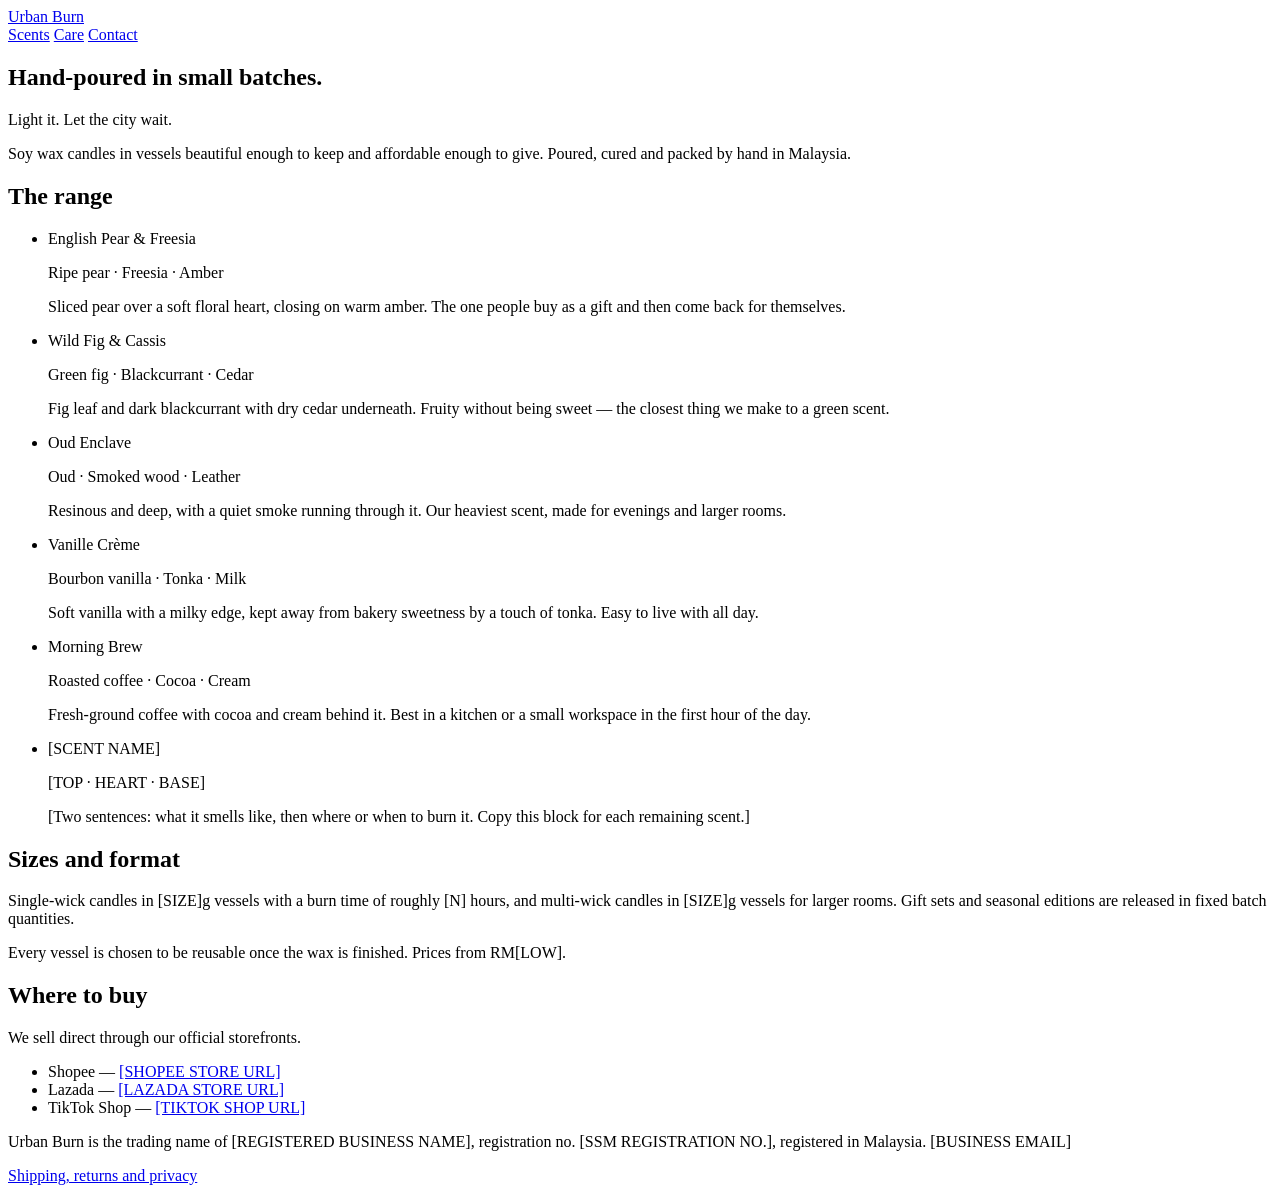
==== index.html @ 7993ca89 "Add files via upload" ====
<!DOCTYPE html>
<html lang="en">
<head>
<meta charset="utf-8">
<meta name="viewport" content="width=device-width, initial-scale=1">
<title>Urban Burn — Hand-poured scented candles, Malaysia</title>
<meta name="description" content="Urban Burn hand-pours scented soy candles in Malaysia, in vessels made to be kept. English Pear &amp; Freesia, Wild Fig &amp; Cassis, Oud Enclave and more.">
<link rel="preconnect" href="https://fonts.googleapis.com">
<link rel="preconnect" href="https://fonts.gstatic.com" crossorigin>
<link href="https://fonts.googleapis.com/css2?family=Jost:wght@300;400;500&family=Marcellus&display=swap" rel="stylesheet">
<link rel="stylesheet" href="assets/style.css">
</head>
<body>

<header class="site-head">
  <div class="wrap">
    <a class="wordmark" href="index.html">Urban Burn</a>
    <nav class="site-nav">
      <a href="index.html" aria-current="page">Scents</a>
      <a href="care.html">Care</a>
      <a href="contact.html">Contact</a>
    </nav>
  </div>
</header>

<section class="hero">
  <div class="wrap">
    <h1>Hand-poured in small batches.</h1>
    <p class="tagline">Light it. Let the city wait.</p>
    <p class="lede">Soy wax candles in vessels beautiful enough to keep and affordable enough to give. Poured, cured and packed by hand in Malaysia.</p>
  </div>
</section>

<main>
  <div class="wrap">

    <h2>The range</h2>
    <ul class="scents">

      <li class="scent">
        <div>
          <div class="scent-name">English Pear &amp; Freesia</div>
          <p class="scent-notes">Ripe pear · Freesia · Amber</p>
        </div>
        <p>Sliced pear over a soft floral heart, closing on warm amber. The one people buy as a gift and then come back for themselves.</p>
      </li>

      <li class="scent">
        <div>
          <div class="scent-name">Wild Fig &amp; Cassis</div>
          <p class="scent-notes">Green fig · Blackcurrant · Cedar</p>
        </div>
        <p>Fig leaf and dark blackcurrant with dry cedar underneath. Fruity without being sweet — the closest thing we make to a green scent.</p>
      </li>

      <li class="scent">
        <div>
          <div class="scent-name">Oud Enclave</div>
          <p class="scent-notes">Oud · Smoked wood · Leather</p>
        </div>
        <p>Resinous and deep, with a quiet smoke running through it. Our heaviest scent, made for evenings and larger rooms.</p>
      </li>

      <li class="scent">
        <div>
          <div class="scent-name">Vanille Crème</div>
          <p class="scent-notes">Bourbon vanilla · Tonka · Milk</p>
        </div>
        <p>Soft vanilla with a milky edge, kept away from bakery sweetness by a touch of tonka. Easy to live with all day.</p>
      </li>

      <li class="scent">
        <div>
          <div class="scent-name">Morning Brew</div>
          <p class="scent-notes">Roasted coffee · Cocoa · Cream</p>
        </div>
        <p>Fresh-ground coffee with cocoa and cream behind it. Best in a kitchen or a small workspace in the first hour of the day.</p>
      </li>

      <li class="scent">
        <div>
          <div class="scent-name"><span class="fill">[SCENT NAME]</span></div>
          <p class="scent-notes"><span class="fill">[TOP · HEART · BASE]</span></p>
        </div>
        <p><span class="fill">[Two sentences: what it smells like, then where or when to burn it. Copy this block for each remaining scent.]</span></p>
      </li>

    </ul>

    <h2>Sizes and format</h2>
    <p>Single-wick candles in <span class="fill">[SIZE]</span>g vessels with a burn time of roughly <span class="fill">[N]</span> hours, and multi-wick candles in <span class="fill">[SIZE]</span>g vessels for larger rooms. Gift sets and seasonal editions are released in fixed batch quantities.</p>
    <p class="meta">Every vessel is chosen to be reusable once the wax is finished. Prices from RM<span class="fill">[LOW]</span>.</p>

    <h2>Where to buy</h2>
    <p>We sell direct through our official storefronts.</p>
    <ul class="channels">
      <li>Shopee — <a href="[SHOPEE STORE URL]"><span class="fill">[SHOPEE STORE URL]</span></a></li>
      <li>Lazada — <a href="[LAZADA STORE URL]"><span class="fill">[LAZADA STORE URL]</span></a></li>
      <li>TikTok Shop — <a href="[TIKTOK SHOP URL]"><span class="fill">[TIKTOK SHOP URL]</span></a></li>
    </ul>

  </div>
</main>

<footer class="site-foot">
  <div class="wrap">
    <p>Urban Burn is the trading name of <span class="fill">[REGISTERED BUSINESS NAME]</span>, registration no. <span class="fill">[SSM REGISTRATION NO.]</span>, registered in Malaysia. <span class="fill">[BUSINESS EMAIL]</span></p>
    <p><a href="policies.html">Shipping, returns and privacy</a></p>
  </div>
</footer>

</body>
</html>
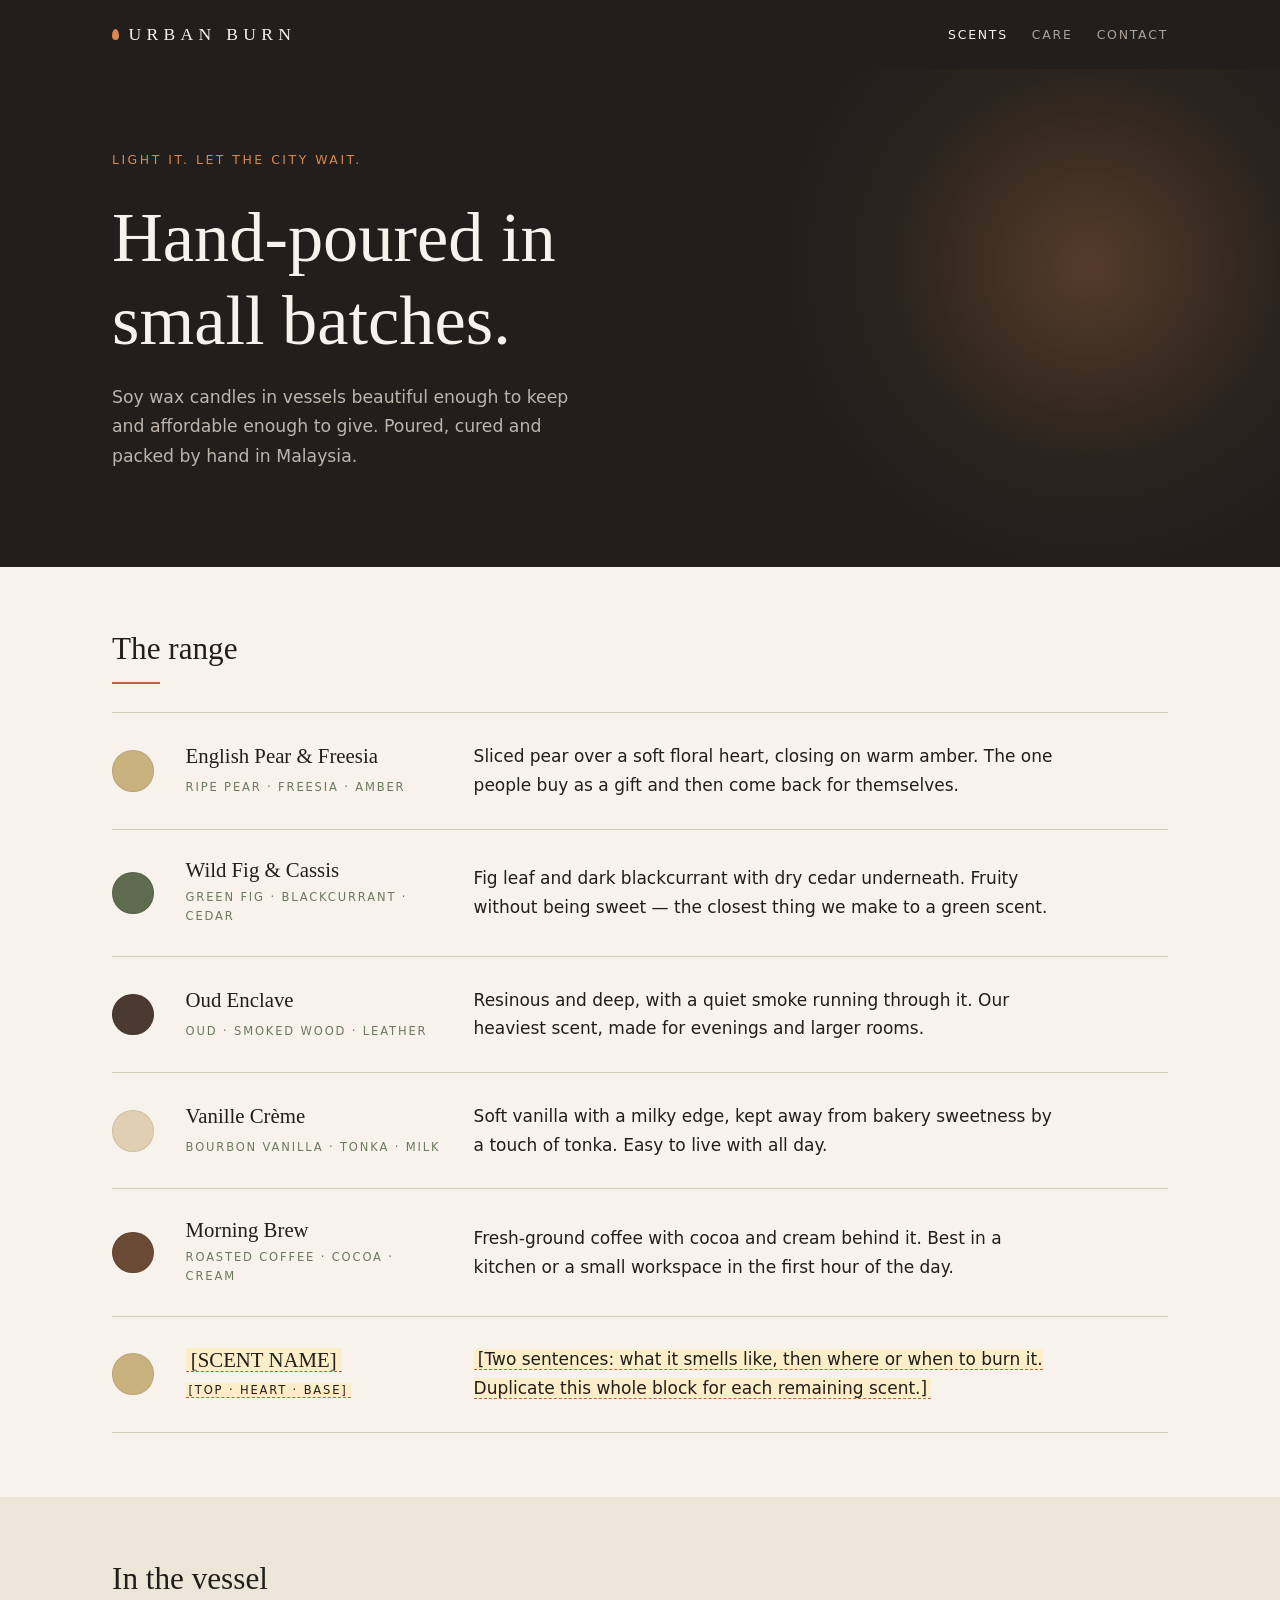
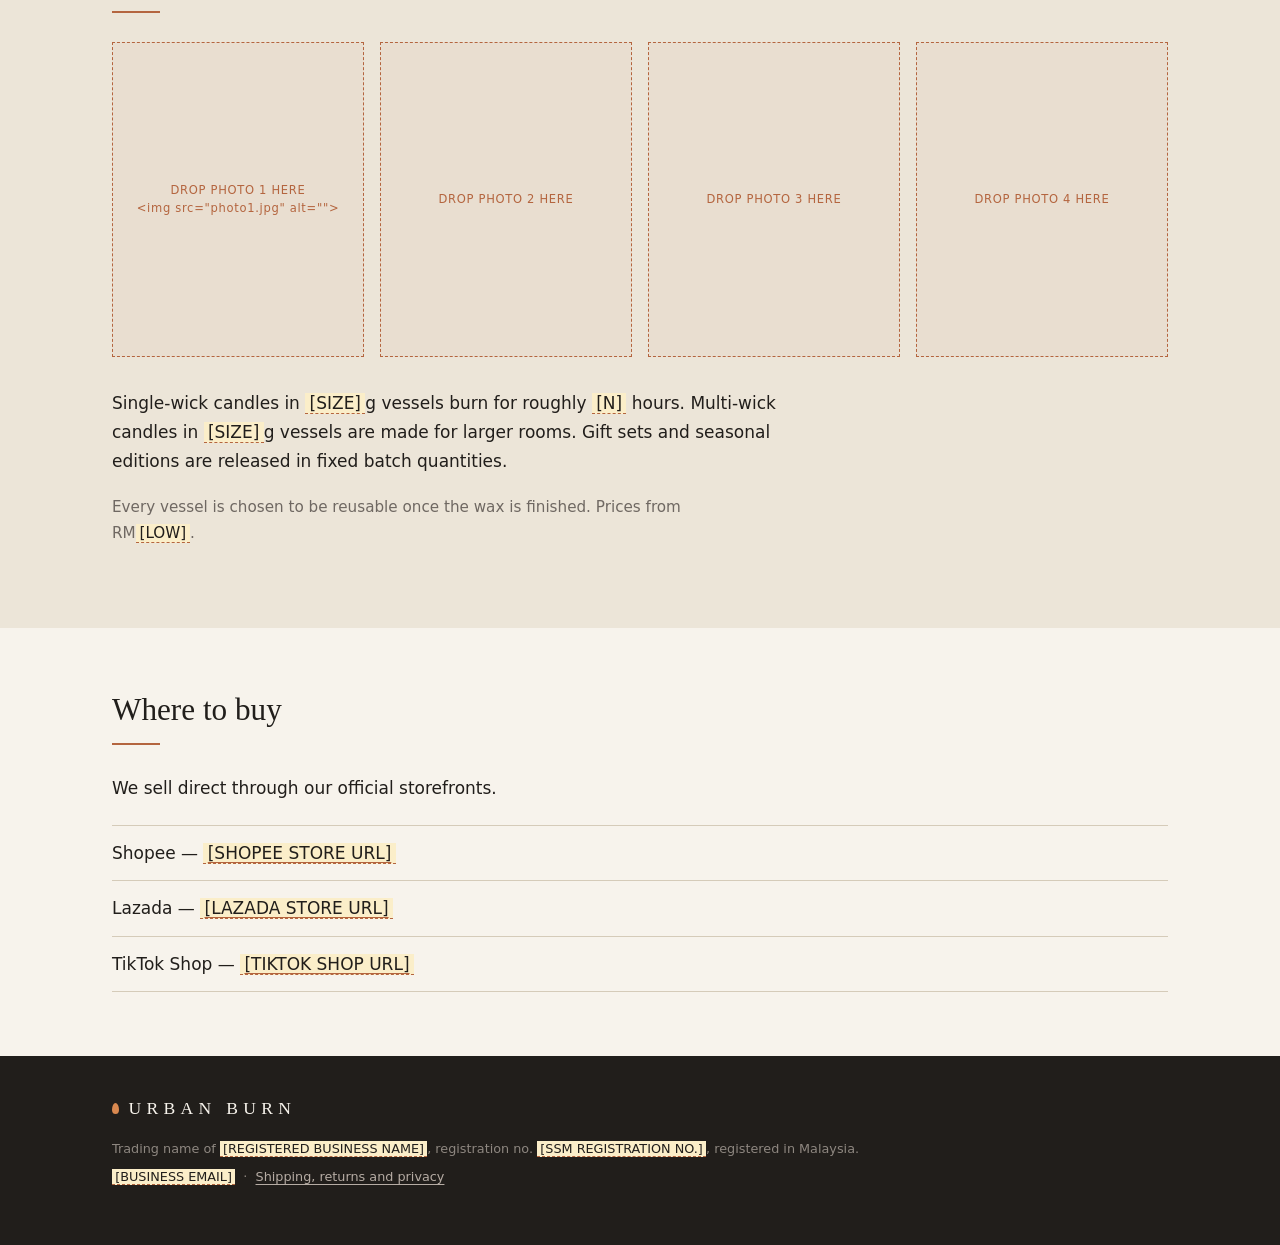
==== commit 97f85e76: "Add files via upload" ====
--- a/index.html
+++ b/index.html
@@ -4,17 +4,94 @@
 <meta charset="utf-8">
 <meta name="viewport" content="width=device-width, initial-scale=1">
 <title>Urban Burn — Hand-poured scented candles, Malaysia</title>
-<meta name="description" content="Urban Burn hand-pours scented soy candles in Malaysia, in vessels made to be kept. English Pear &amp; Freesia, Wild Fig &amp; Cassis, Oud Enclave and more.">
+<meta name="description" content="Urban Burn hand-pours scented soy candles in Malaysia, in vessels made to be kept.">
 <link rel="preconnect" href="https://fonts.googleapis.com">
 <link rel="preconnect" href="https://fonts.gstatic.com" crossorigin>
 <link href="https://fonts.googleapis.com/css2?family=Jost:wght@300;400;500&family=Marcellus&display=swap" rel="stylesheet">
-<link rel="stylesheet" href="assets/style.css">
+<style>
+:root {
+  --ivory:#f7f3ec; --linen:#ece5d8; --ink:#211e1b; --smoke:#6f6862; --line:#d5cbb9;
+  --clay:#b4653f; --moss:#6b7a5e; --ember:#d9884f;
+  --pear:#c9b27e; --fig:#5e6b4f; --oud:#4a3a31; --vanille:#e0cfb2; --brew:#6b4a35;
+}
+*,*::before,*::after{box-sizing:border-box}
+html{-webkit-text-size-adjust:100%}
+body{margin:0;background:var(--ivory);color:var(--ink);font-family:"Jost",system-ui,-apple-system,sans-serif;font-weight:300;font-size:17px;line-height:1.7}
+h1,h2,h3,.wordmark,.scent-name{font-family:"Marcellus",Georgia,serif;font-weight:400;line-height:1.18}
+p{margin:0 0 1.15em;max-width:62ch}
+a{color:var(--clay);text-underline-offset:3px}
+a:hover{color:var(--ink)}
+a:focus-visible{outline:2px solid var(--ember);outline-offset:3px}
+.wrap{width:min(100% - 2.5rem,66rem);margin-inline:auto}
+
+.wordmark{font-size:1.1rem;letter-spacing:.3em;text-transform:uppercase;text-decoration:none;color:inherit;display:inline-flex;align-items:center;gap:.6rem}
+.wordmark .flame{width:7px;height:11px;border-radius:50% 50% 50% 50%/62% 62% 38% 38%;background:var(--ember);flex:none}
+
+.site-head{padding:1.5rem 0}
+.site-head.on-dark{background:var(--ink);color:var(--ivory)}
+.site-head .wrap{display:flex;flex-wrap:wrap;align-items:center;gap:.6rem 1.6rem}
+.site-nav{display:flex;gap:1.5rem;font-size:.78rem;letter-spacing:.14em;text-transform:uppercase;margin-left:auto}
+.site-nav a{color:var(--smoke);text-decoration:none}
+.on-dark .site-nav a{color:#a9a09a}
+.site-nav a:hover,.site-nav a[aria-current="page"]{color:var(--ink)}
+.on-dark .site-nav a:hover,.on-dark .site-nav a[aria-current="page"]{color:var(--ivory)}
+
+.hero{background:var(--ink);color:var(--ivory);padding:5rem 0 6rem;position:relative;overflow:hidden}
+.hero::after{content:"";position:absolute;top:-25%;right:-10%;width:40rem;height:40rem;background:radial-gradient(circle,rgba(217,136,79,.28) 0%,rgba(217,136,79,.06) 42%,transparent 68%);pointer-events:none}
+.hero .wrap{position:relative;z-index:1}
+.hero h1{font-size:clamp(2.4rem,7.5vw,4.4rem);margin:0 0 1.3rem;max-width:16ch}
+.hero .tagline{color:var(--ember);letter-spacing:.2em;text-transform:uppercase;font-size:.78rem;margin:0 0 1.6rem}
+.hero .lede{color:#bdb4ac;font-size:1.08rem;max-width:44ch;margin:0}
+
+.band{padding:4rem 0}
+.band.linen{background:var(--linen)}
+h1.page-title{font-size:clamp(2rem,6vw,3rem);margin:0 0 .6rem}
+h2{font-size:clamp(1.4rem,3.2vw,1.95rem);margin:0 0 1.8rem}
+.band h2:not(:first-child){margin-top:3rem}
+h2 .rule{display:block;width:3rem;height:2px;background:var(--clay);margin-top:.85rem}
+
+.scents{list-style:none;margin:0;padding:0}
+.scent{display:grid;grid-template-columns:auto 1fr;gap:.2rem 1.2rem;padding:1.8rem 0;border-top:1px solid var(--line);align-items:start}
+.scent:last-child{border-bottom:1px solid var(--line)}
+.swatch{width:2.6rem;height:2.6rem;border-radius:50%;grid-row:span 3;box-shadow:inset 0 0 0 1px rgba(0,0,0,.08)}
+.scent-name{font-size:1.3rem;margin:.1rem 0 .2rem}
+.scent-notes{font-size:.72rem;letter-spacing:.16em;text-transform:uppercase;color:var(--moss);margin:0 0 .6rem}
+.scent p.body{margin:0;max-width:54ch}
+@media(min-width:48rem){
+ .scent{grid-template-columns:2.6rem 16rem 1fr;gap:0 2rem;align-items:center}
+ .swatch{grid-row:span 2}
+ .scent-name{grid-column:2;margin:0}
+ .scent-notes{grid-column:2;margin:.3rem 0 0}
+ .scent p.body{grid-column:3;grid-row:1/span 2}
+}
+
+.gallery{display:grid;gap:1rem;grid-template-columns:repeat(auto-fit,minmax(12rem,1fr));margin:0 0 2rem}
+.slot{aspect-ratio:4/5;border:1px dashed var(--clay);background:rgba(180,101,63,.05);display:grid;place-content:center;text-align:center;padding:1rem;color:var(--clay);font-size:.72rem;letter-spacing:.06em;line-height:1.5}
+.slot img{width:100%;height:100%;object-fit:cover}
+
+.channels,.care{list-style:none;padding:0;margin:1.4rem 0 0}
+.channels li{padding:.8rem 0;border-bottom:1px solid var(--line)}
+.channels li:first-child{border-top:1px solid var(--line)}
+.care li{padding:1rem 0;border-bottom:1px solid var(--line);max-width:62ch}
+.care strong{font-weight:500}
+.meta{color:var(--smoke);font-size:.95rem}
+
+.fill{background:#fbeec9;border-bottom:1px dashed var(--clay);padding:0 .25em;color:var(--ink)}
+
+.site-foot{background:var(--ink);color:#8e8780;padding:2.6rem 0 3.2rem;font-size:.8rem}
+.site-foot .wordmark{color:var(--ivory);margin-bottom:1.2rem}
+.site-foot p{max-width:none;margin:0 0 .4rem}
+.site-foot a{color:#b6aca4}
+
+@media(prefers-reduced-motion:reduce){*{animation:none!important;transition:none!important}}
+
+</style>
 </head>
 <body>
 
-<header class="site-head">
+<header class="site-head on-dark">
   <div class="wrap">
-    <a class="wordmark" href="index.html">Urban Burn</a>
+    <a class="wordmark" href="index.html"><span class="flame"></span>Urban Burn</a>
     <nav class="site-nav">
       <a href="index.html" aria-current="page">Scents</a>
       <a href="care.html">Care</a>
@@ -25,87 +102,91 @@
 
 <section class="hero">
   <div class="wrap">
+    <p class="tagline">Light it. Let the city wait.</p>
     <h1>Hand-poured in small batches.</h1>
-    <p class="tagline">Light it. Let the city wait.</p>
     <p class="lede">Soy wax candles in vessels beautiful enough to keep and affordable enough to give. Poured, cured and packed by hand in Malaysia.</p>
   </div>
 </section>
 
 <main>
-  <div class="wrap">
 
-    <h2>The range</h2>
-    <ul class="scents">
+  <section class="band">
+    <div class="wrap">
+      <h2>The range<span class="rule"></span></h2>
+      <ul class="scents">
+      <li class="scent">
+        <span class="swatch" style="background: var(--pear)"></span>
+        <h3 class="scent-name">English Pear &amp; Freesia</h3>
+        <p class="scent-notes">Ripe pear · Freesia · Amber</p>
+        <p class="body">Sliced pear over a soft floral heart, closing on warm amber. The one people buy as a gift and then come back for themselves.</p>
+      </li>
+      <li class="scent">
+        <span class="swatch" style="background: var(--fig)"></span>
+        <h3 class="scent-name">Wild Fig &amp; Cassis</h3>
+        <p class="scent-notes">Green fig · Blackcurrant · Cedar</p>
+        <p class="body">Fig leaf and dark blackcurrant with dry cedar underneath. Fruity without being sweet — the closest thing we make to a green scent.</p>
+      </li>
+      <li class="scent">
+        <span class="swatch" style="background: var(--oud)"></span>
+        <h3 class="scent-name">Oud Enclave</h3>
+        <p class="scent-notes">Oud · Smoked wood · Leather</p>
+        <p class="body">Resinous and deep, with a quiet smoke running through it. Our heaviest scent, made for evenings and larger rooms.</p>
+      </li>
+      <li class="scent">
+        <span class="swatch" style="background: var(--vanille)"></span>
+        <h3 class="scent-name">Vanille Crème</h3>
+        <p class="scent-notes">Bourbon vanilla · Tonka · Milk</p>
+        <p class="body">Soft vanilla with a milky edge, kept away from bakery sweetness by a touch of tonka. Easy to live with all day.</p>
+      </li>
+      <li class="scent">
+        <span class="swatch" style="background: var(--brew)"></span>
+        <h3 class="scent-name">Morning Brew</h3>
+        <p class="scent-notes">Roasted coffee · Cocoa · Cream</p>
+        <p class="body">Fresh-ground coffee with cocoa and cream behind it. Best in a kitchen or a small workspace in the first hour of the day.</p>
+      </li>
+      <li class="scent">
+        <span class="swatch" style="background: var(--pear)"></span>
+        <h3 class="scent-name"><span class="fill">[SCENT NAME]</span></h3>
+        <p class="scent-notes"><span class="fill">[TOP · HEART · BASE]</span></p>
+        <p class="body"><span class="fill">[Two sentences: what it smells like, then where or when to burn it. Duplicate this whole block for each remaining scent.]</span></p>
+      </li>
+      </ul>
+    </div>
+  </section>
 
-      <li class="scent">
-        <div>
-          <div class="scent-name">English Pear &amp; Freesia</div>
-          <p class="scent-notes">Ripe pear · Freesia · Amber</p>
-        </div>
-        <p>Sliced pear over a soft floral heart, closing on warm amber. The one people buy as a gift and then come back for themselves.</p>
-      </li>
+  <section class="band linen">
+    <div class="wrap">
+      <h2>In the vessel<span class="rule"></span></h2>
+      <div class="gallery">
+        <div class="slot">DROP PHOTO 1 HERE<br>&lt;img src="photo1.jpg" alt=""&gt;</div>
+        <div class="slot">DROP PHOTO 2 HERE</div>
+        <div class="slot">DROP PHOTO 3 HERE</div>
+        <div class="slot">DROP PHOTO 4 HERE</div>
+      </div>
+      <p>Single-wick candles in <span class="fill">[SIZE]</span>g vessels burn for roughly <span class="fill">[N]</span> hours. Multi-wick candles in <span class="fill">[SIZE]</span>g vessels are made for larger rooms. Gift sets and seasonal editions are released in fixed batch quantities.</p>
+      <p class="meta">Every vessel is chosen to be reusable once the wax is finished. Prices from RM<span class="fill">[LOW]</span>.</p>
+    </div>
+  </section>
 
-      <li class="scent">
-        <div>
-          <div class="scent-name">Wild Fig &amp; Cassis</div>
-          <p class="scent-notes">Green fig · Blackcurrant · Cedar</p>
-        </div>
-        <p>Fig leaf and dark blackcurrant with dry cedar underneath. Fruity without being sweet — the closest thing we make to a green scent.</p>
-      </li>
+  <section class="band">
+    <div class="wrap">
+      <h2>Where to buy<span class="rule"></span></h2>
+      <p>We sell direct through our official storefronts.</p>
+      <ul class="channels">
+        <li>Shopee — <a href="#"><span class="fill">[SHOPEE STORE URL]</span></a></li>
+        <li>Lazada — <a href="#"><span class="fill">[LAZADA STORE URL]</span></a></li>
+        <li>TikTok Shop — <a href="#"><span class="fill">[TIKTOK SHOP URL]</span></a></li>
+      </ul>
+    </div>
+  </section>
 
-      <li class="scent">
-        <div>
-          <div class="scent-name">Oud Enclave</div>
-          <p class="scent-notes">Oud · Smoked wood · Leather</p>
-        </div>
-        <p>Resinous and deep, with a quiet smoke running through it. Our heaviest scent, made for evenings and larger rooms.</p>
-      </li>
-
-      <li class="scent">
-        <div>
-          <div class="scent-name">Vanille Crème</div>
-          <p class="scent-notes">Bourbon vanilla · Tonka · Milk</p>
-        </div>
-        <p>Soft vanilla with a milky edge, kept away from bakery sweetness by a touch of tonka. Easy to live with all day.</p>
-      </li>
-
-      <li class="scent">
-        <div>
-          <div class="scent-name">Morning Brew</div>
-          <p class="scent-notes">Roasted coffee · Cocoa · Cream</p>
-        </div>
-        <p>Fresh-ground coffee with cocoa and cream behind it. Best in a kitchen or a small workspace in the first hour of the day.</p>
-      </li>
-
-      <li class="scent">
-        <div>
-          <div class="scent-name"><span class="fill">[SCENT NAME]</span></div>
-          <p class="scent-notes"><span class="fill">[TOP · HEART · BASE]</span></p>
-        </div>
-        <p><span class="fill">[Two sentences: what it smells like, then where or when to burn it. Copy this block for each remaining scent.]</span></p>
-      </li>
-
-    </ul>
-
-    <h2>Sizes and format</h2>
-    <p>Single-wick candles in <span class="fill">[SIZE]</span>g vessels with a burn time of roughly <span class="fill">[N]</span> hours, and multi-wick candles in <span class="fill">[SIZE]</span>g vessels for larger rooms. Gift sets and seasonal editions are released in fixed batch quantities.</p>
-    <p class="meta">Every vessel is chosen to be reusable once the wax is finished. Prices from RM<span class="fill">[LOW]</span>.</p>
-
-    <h2>Where to buy</h2>
-    <p>We sell direct through our official storefronts.</p>
-    <ul class="channels">
-      <li>Shopee — <a href="[SHOPEE STORE URL]"><span class="fill">[SHOPEE STORE URL]</span></a></li>
-      <li>Lazada — <a href="[LAZADA STORE URL]"><span class="fill">[LAZADA STORE URL]</span></a></li>
-      <li>TikTok Shop — <a href="[TIKTOK SHOP URL]"><span class="fill">[TIKTOK SHOP URL]</span></a></li>
-    </ul>
-
-  </div>
 </main>
 
 <footer class="site-foot">
   <div class="wrap">
-    <p>Urban Burn is the trading name of <span class="fill">[REGISTERED BUSINESS NAME]</span>, registration no. <span class="fill">[SSM REGISTRATION NO.]</span>, registered in Malaysia. <span class="fill">[BUSINESS EMAIL]</span></p>
-    <p><a href="policies.html">Shipping, returns and privacy</a></p>
+    <a class="wordmark" href="index.html"><span class="flame"></span>Urban Burn</a>
+    <p>Trading name of <span class="fill">[REGISTERED BUSINESS NAME]</span>, registration no. <span class="fill">[SSM REGISTRATION NO.]</span>, registered in Malaysia.</p>
+    <p><span class="fill">[BUSINESS EMAIL]</span> &nbsp;·&nbsp; <a href="policies.html">Shipping, returns and privacy</a></p>
   </div>
 </footer>
 
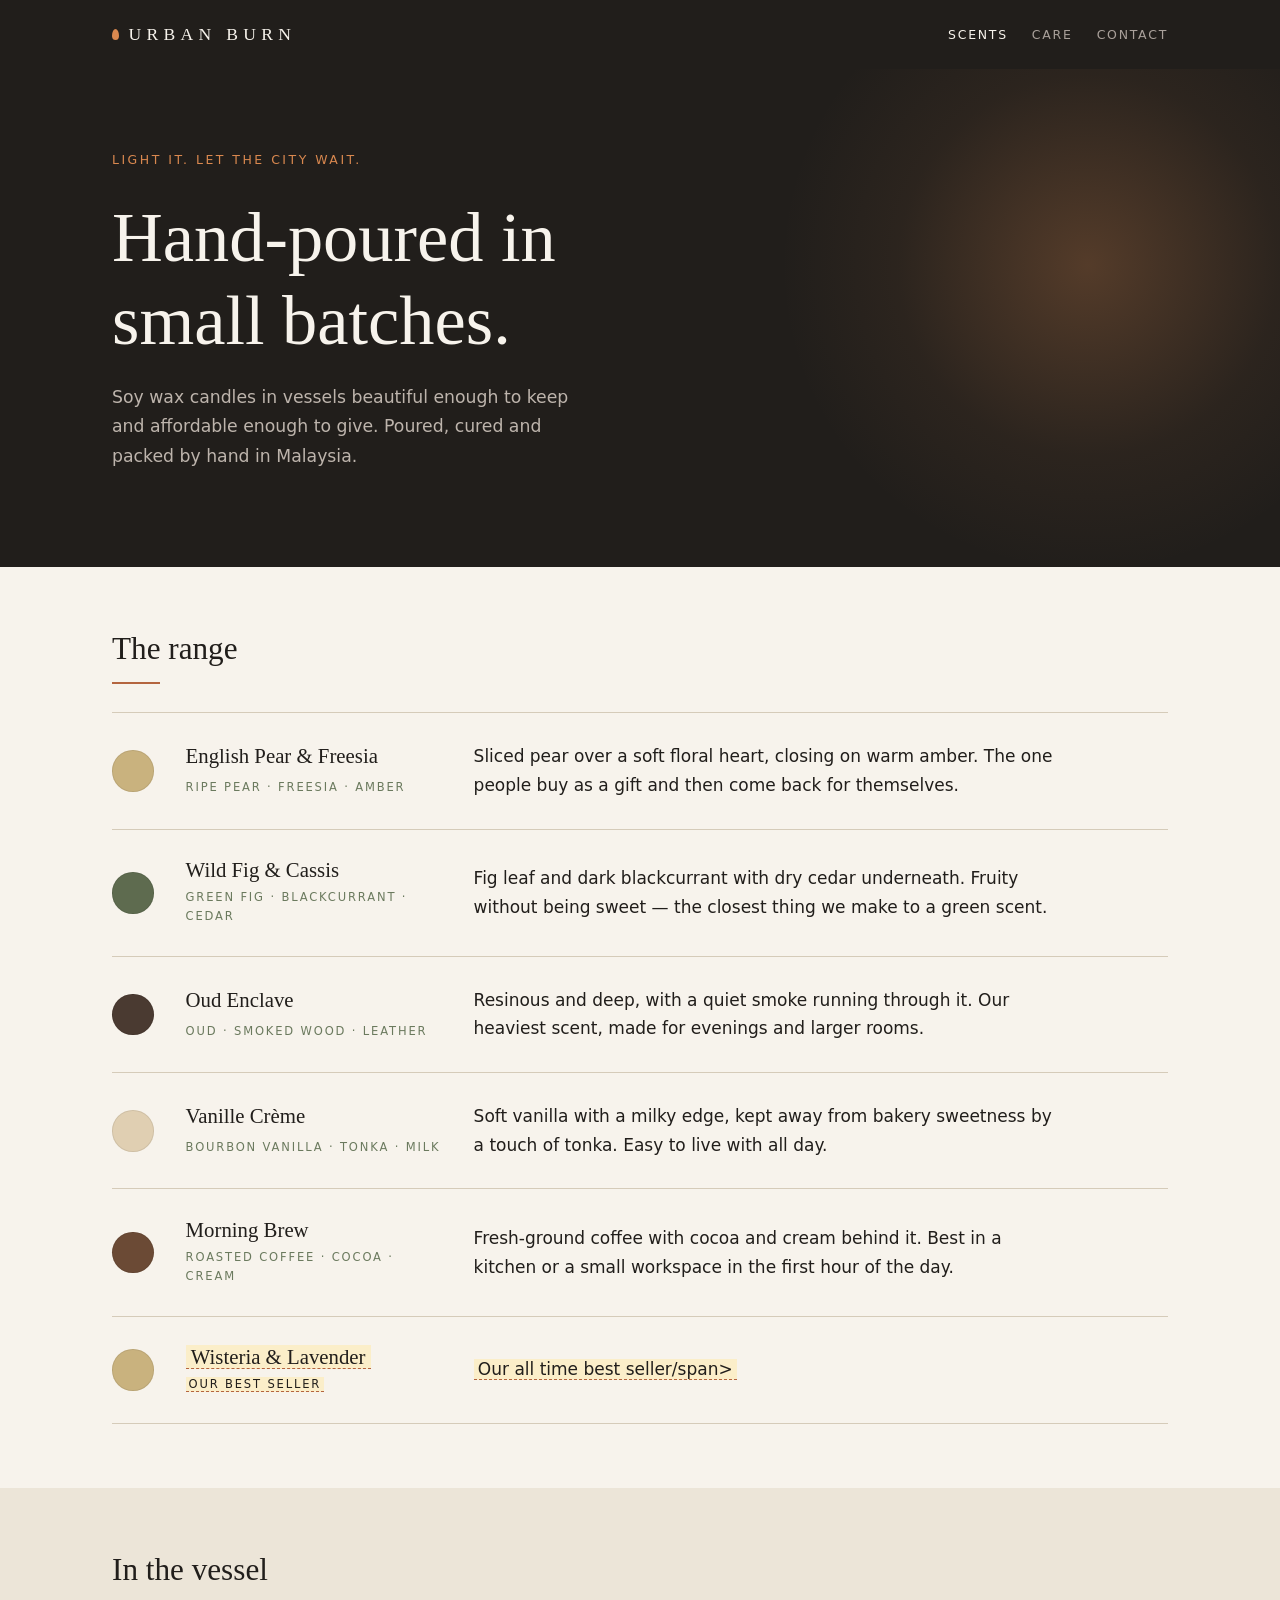
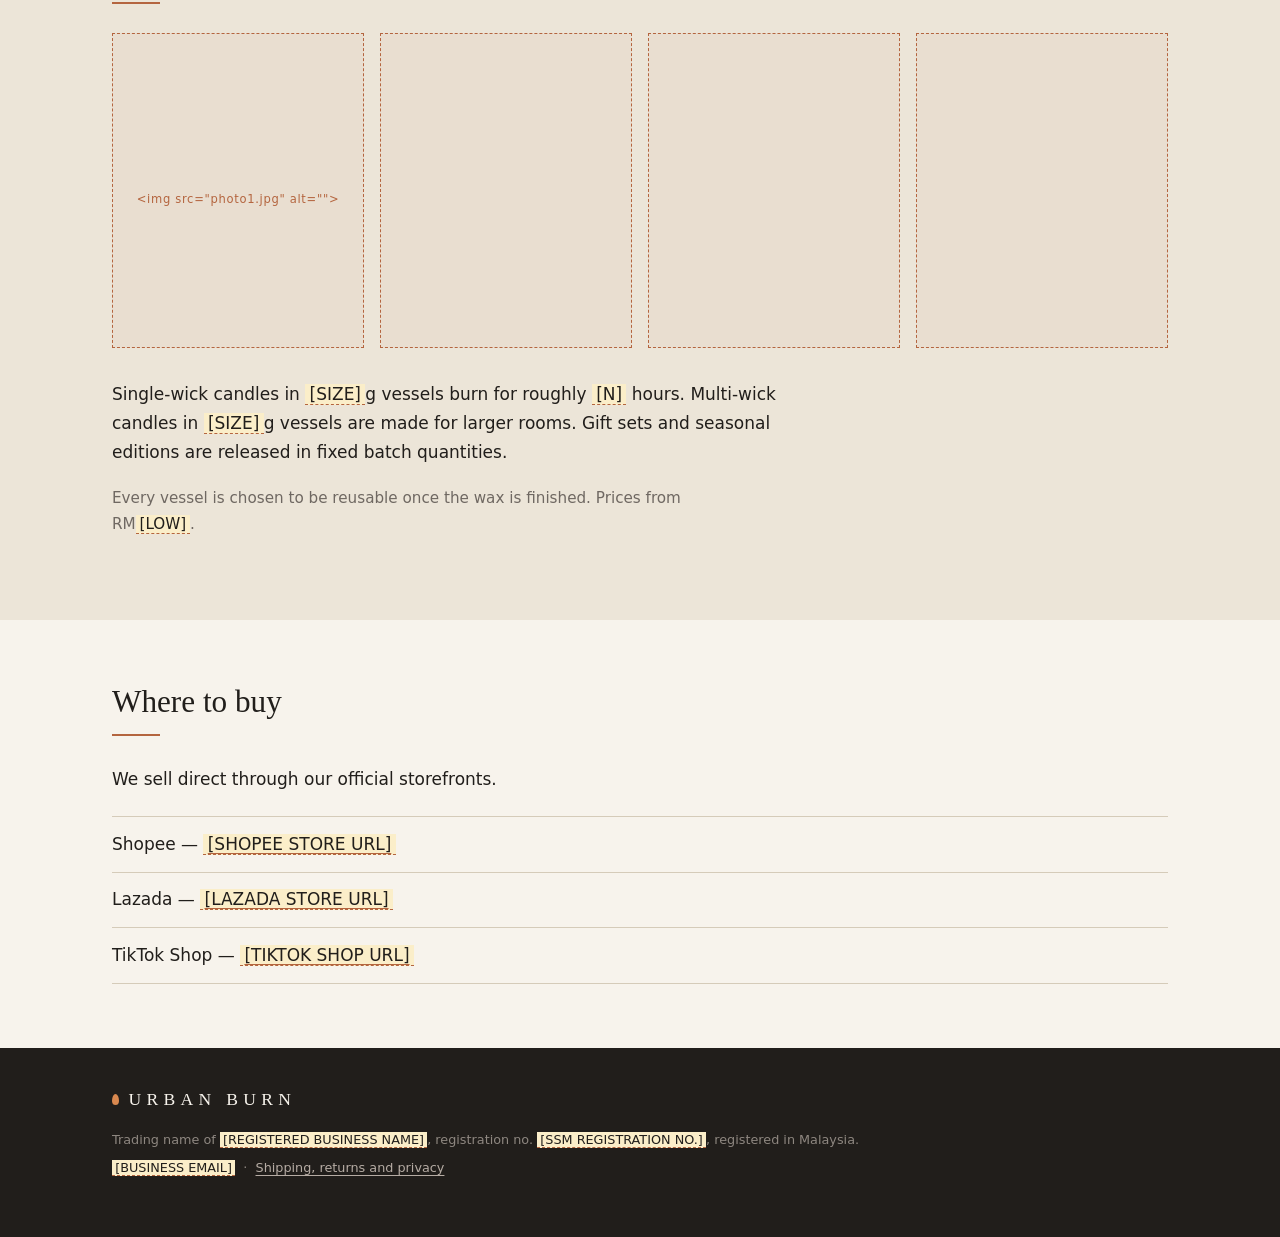
==== commit be253285: "Update index.html" ====
--- a/index.html
+++ b/index.html
@@ -146,9 +146,9 @@
       </li>
       <li class="scent">
         <span class="swatch" style="background: var(--pear)"></span>
-        <h3 class="scent-name"><span class="fill">[SCENT NAME]</span></h3>
-        <p class="scent-notes"><span class="fill">[TOP · HEART · BASE]</span></p>
-        <p class="body"><span class="fill">[Two sentences: what it smells like, then where or when to burn it. Duplicate this whole block for each remaining scent.]</span></p>
+        <h3 class="scent-name"><span class="fill">Wisteria & Lavender</span></h3>
+        <p class="scent-notes"><span class="fill">Our Best Seller</span></p>
+        <p class="body"><span class="fill">Our all time best seller/span></p>
       </li>
       </ul>
     </div>
@@ -158,10 +158,10 @@
     <div class="wrap">
       <h2>In the vessel<span class="rule"></span></h2>
       <div class="gallery">
-        <div class="slot">DROP PHOTO 1 HERE<br>&lt;img src="photo1.jpg" alt=""&gt;</div>
-        <div class="slot">DROP PHOTO 2 HERE</div>
-        <div class="slot">DROP PHOTO 3 HERE</div>
-        <div class="slot">DROP PHOTO 4 HERE</div>
+        <div class="slot"><br>&lt;img src="photo1.jpg" alt=""&gt;</div>
+        <div class="slot"></div>
+        <div class="slot"></div>
+        <div class="slot"></div>
       </div>
       <p>Single-wick candles in <span class="fill">[SIZE]</span>g vessels burn for roughly <span class="fill">[N]</span> hours. Multi-wick candles in <span class="fill">[SIZE]</span>g vessels are made for larger rooms. Gift sets and seasonal editions are released in fixed batch quantities.</p>
       <p class="meta">Every vessel is chosen to be reusable once the wax is finished. Prices from RM<span class="fill">[LOW]</span>.</p>
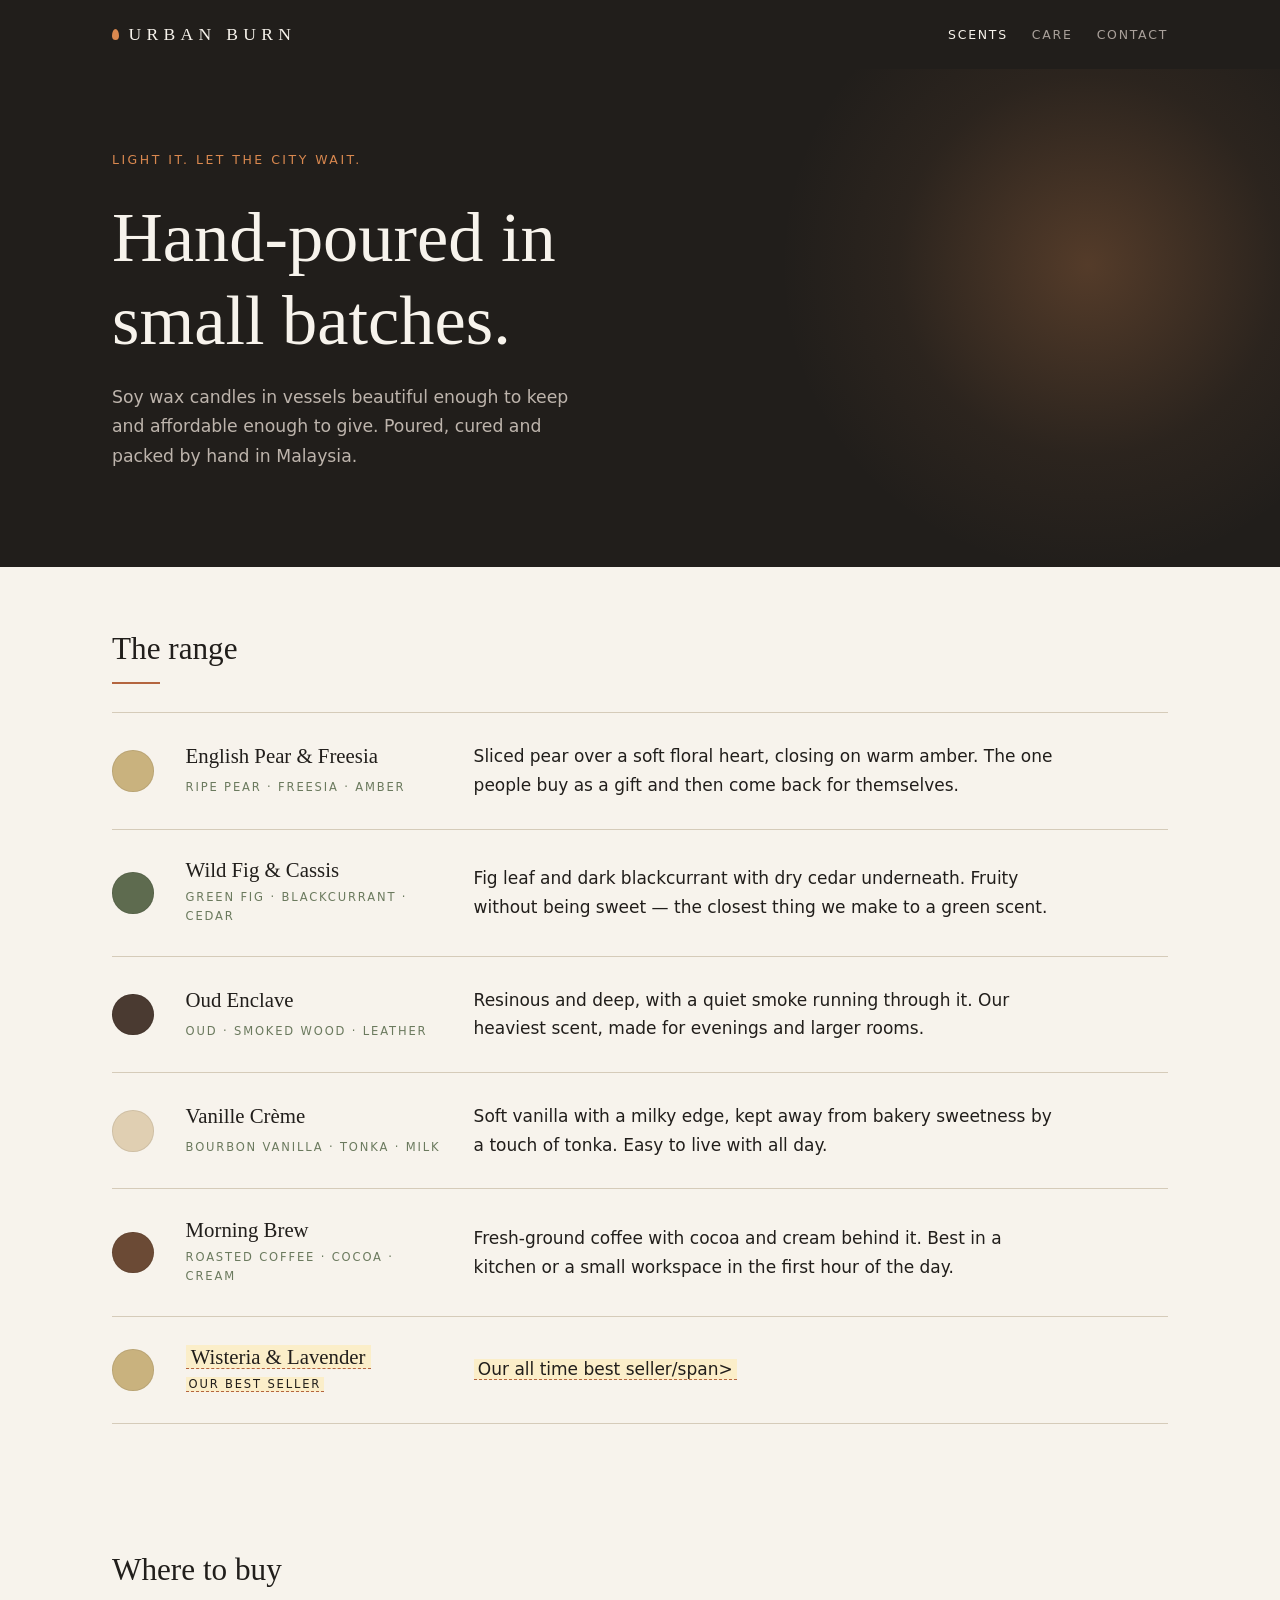
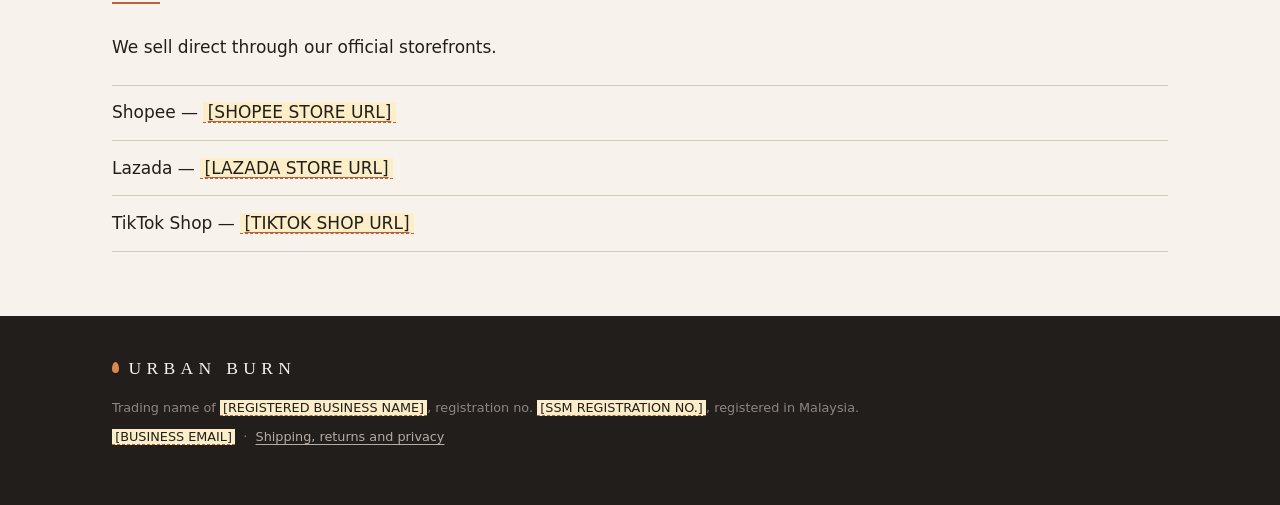
==== commit 9e71a8f6: "Update index.html" ====
--- a/index.html
+++ b/index.html
@@ -154,21 +154,7 @@
     </div>
   </section>
 
-  <section class="band linen">
-    <div class="wrap">
-      <h2>In the vessel<span class="rule"></span></h2>
-      <div class="gallery">
-        <div class="slot"><br>&lt;img src="photo1.jpg" alt=""&gt;</div>
-        <div class="slot"></div>
-        <div class="slot"></div>
-        <div class="slot"></div>
-      </div>
-      <p>Single-wick candles in <span class="fill">[SIZE]</span>g vessels burn for roughly <span class="fill">[N]</span> hours. Multi-wick candles in <span class="fill">[SIZE]</span>g vessels are made for larger rooms. Gift sets and seasonal editions are released in fixed batch quantities.</p>
-      <p class="meta">Every vessel is chosen to be reusable once the wax is finished. Prices from RM<span class="fill">[LOW]</span>.</p>
-    </div>
-  </section>
-
-  <section class="band">
+   <section class="band">
     <div class="wrap">
       <h2>Where to buy<span class="rule"></span></h2>
       <p>We sell direct through our official storefronts.</p>
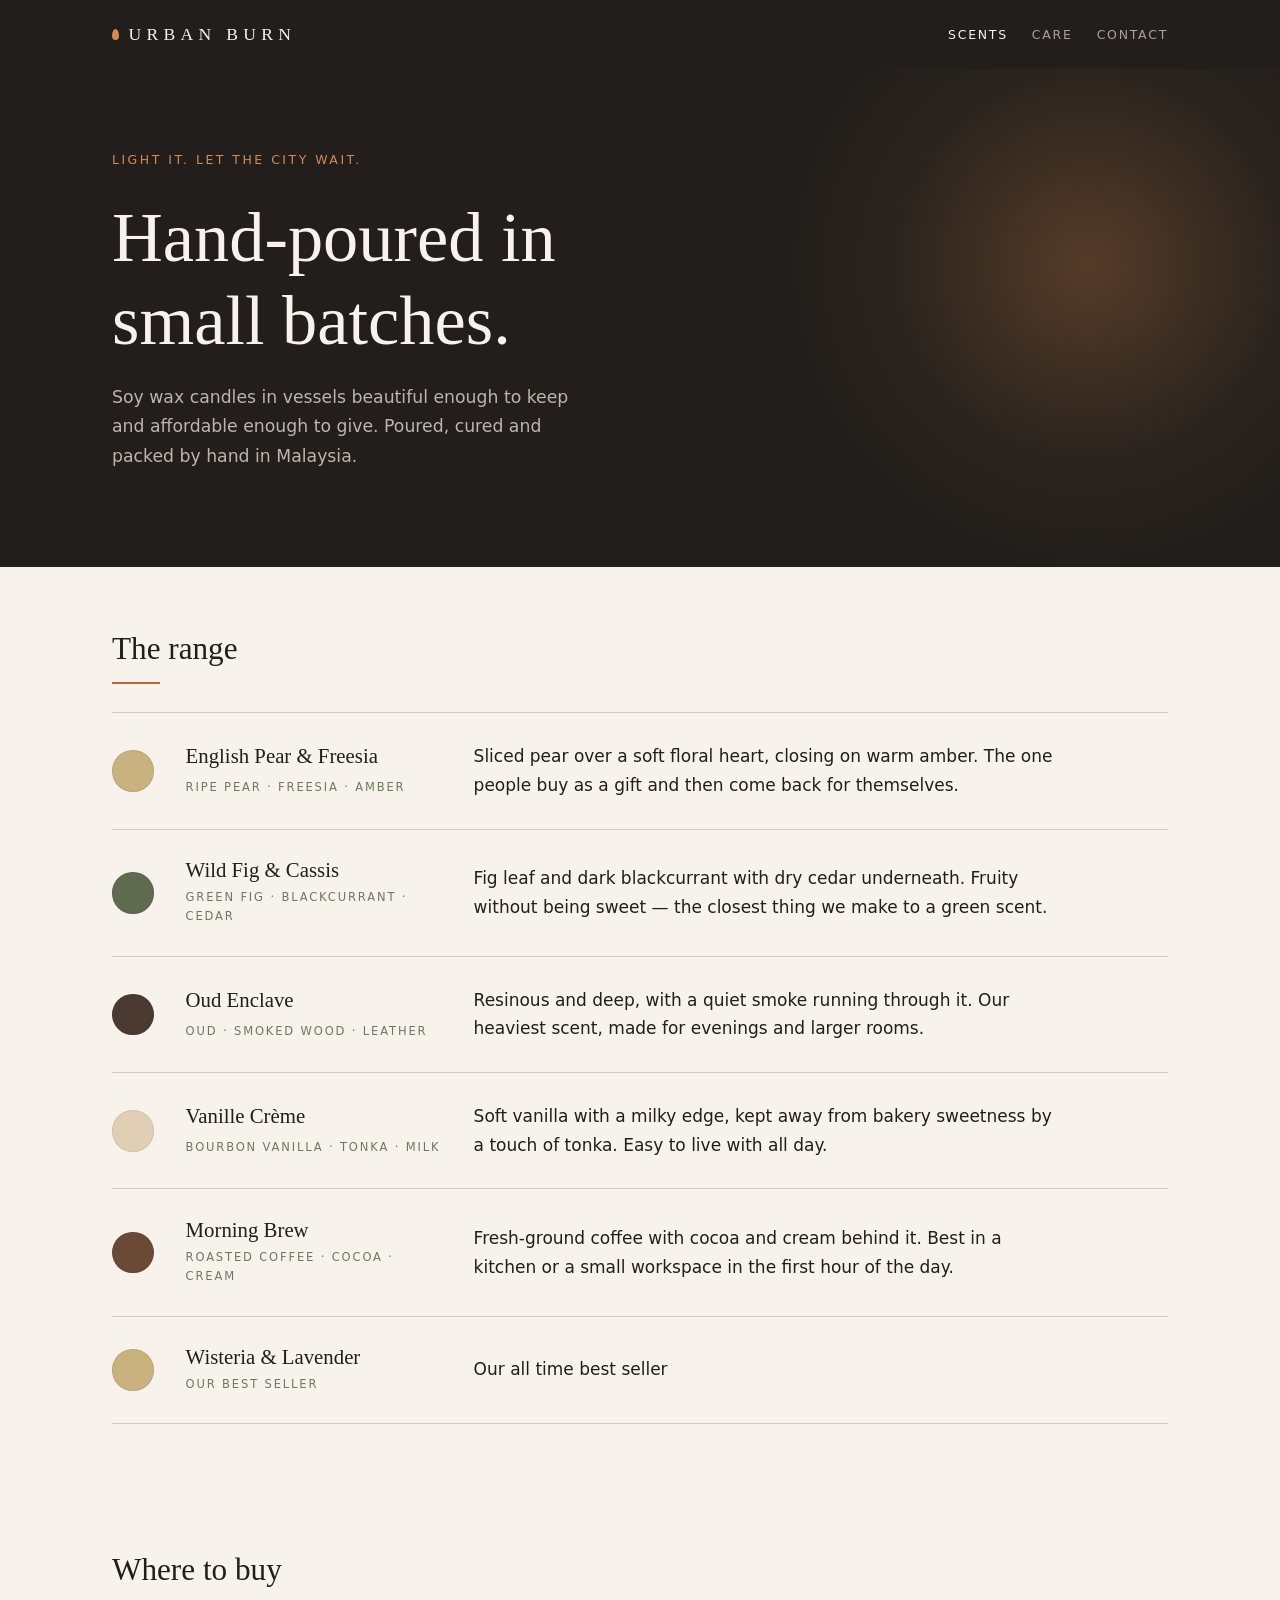
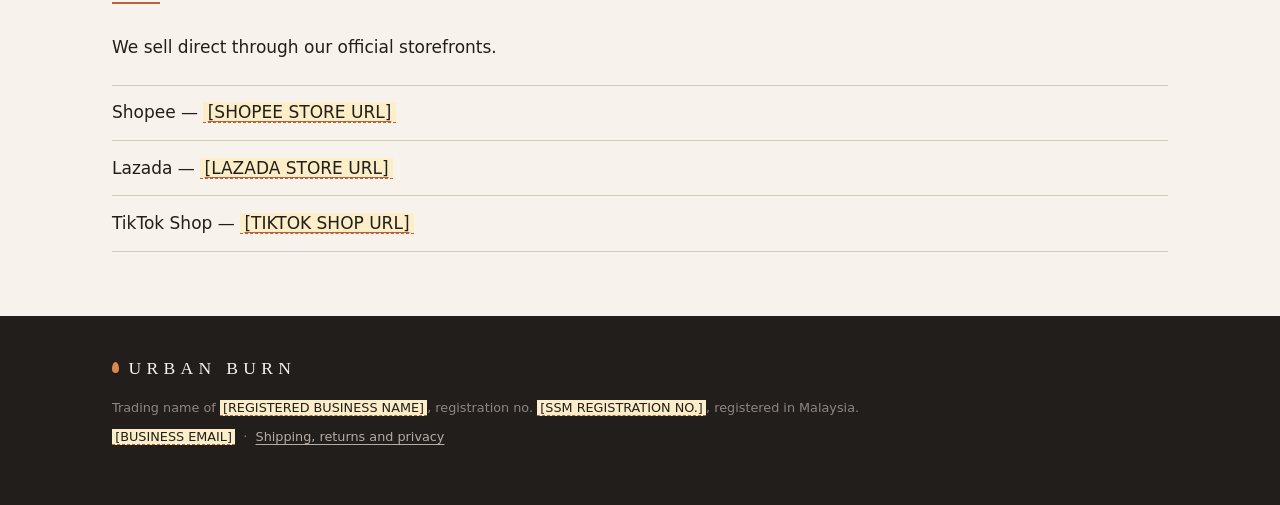
==== commit 55d1aead: "Update index.html" ====
--- a/index.html
+++ b/index.html
@@ -146,9 +146,9 @@
       </li>
       <li class="scent">
         <span class="swatch" style="background: var(--pear)"></span>
-        <h3 class="scent-name"><span class="fill">Wisteria & Lavender</span></h3>
-        <p class="scent-notes"><span class="fill">Our Best Seller</span></p>
-        <p class="body"><span class="fill">Our all time best seller/span></p>
+        <h3 class="scent-name">Wisteria & Lavender</span></h3>
+        <p class="scent-notes">Our Best Seller</span></p>
+        <p class="body">Our all time best seller</span></p>
       </li>
       </ul>
     </div>
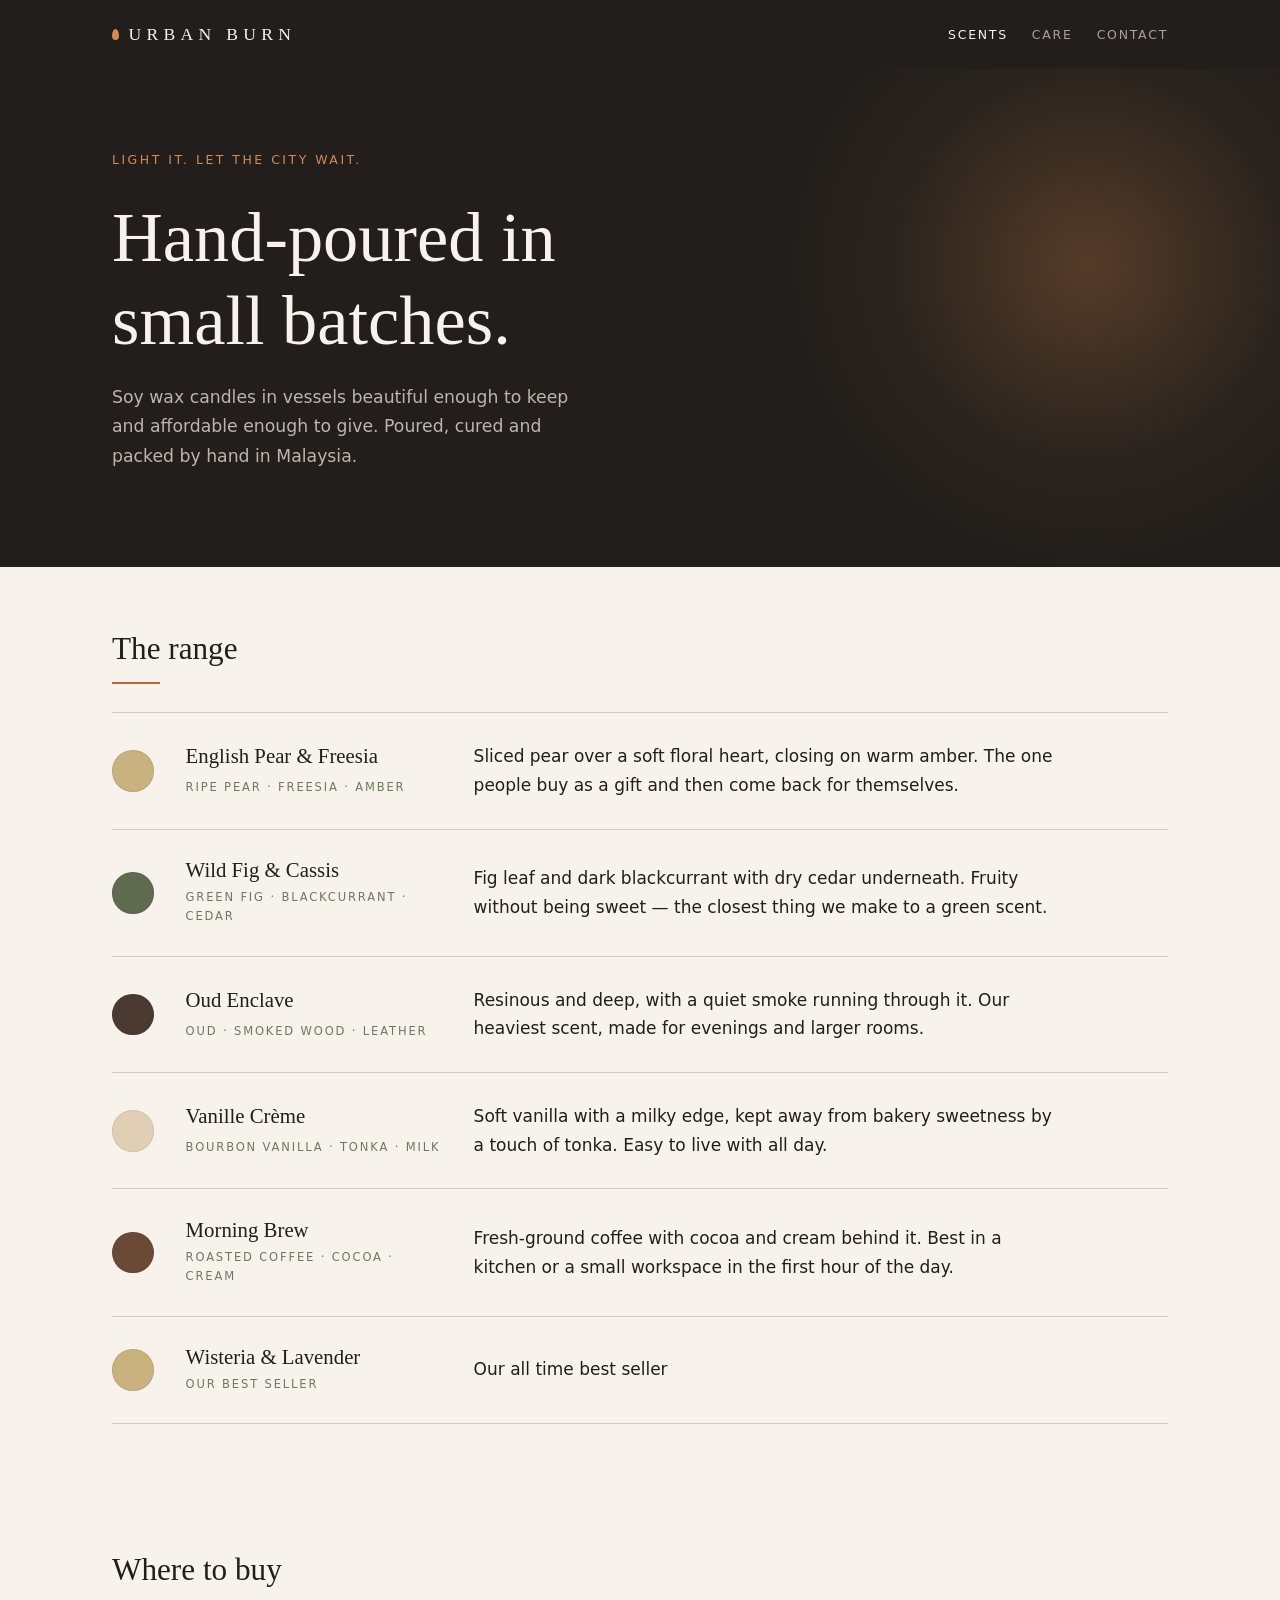
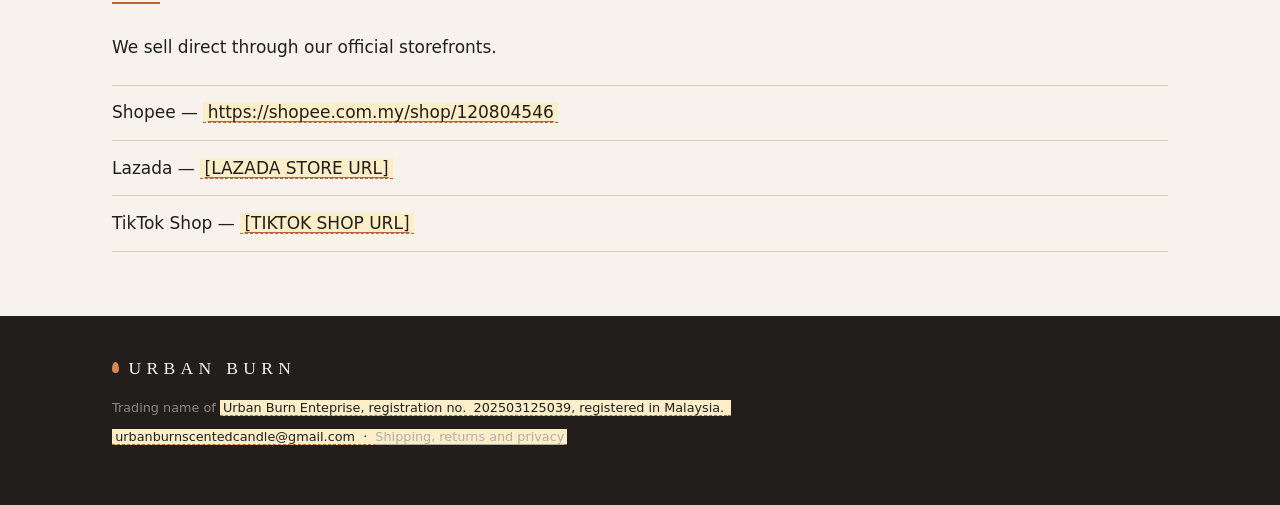
==== commit 2da5ed94: "Update index.html" ====
--- a/index.html
+++ b/index.html
@@ -159,7 +159,7 @@
       <h2>Where to buy<span class="rule"></span></h2>
       <p>We sell direct through our official storefronts.</p>
       <ul class="channels">
-        <li>Shopee — <a href="#"><span class="fill">[SHOPEE STORE URL]</span></a></li>
+        <li>Shopee — <a href="#"><span class="fill">https://shopee.com.my/shop/120804546</span></a></li>
         <li>Lazada — <a href="#"><span class="fill">[LAZADA STORE URL]</span></a></li>
         <li>TikTok Shop — <a href="#"><span class="fill">[TIKTOK SHOP URL]</span></a></li>
       </ul>
@@ -171,8 +171,8 @@
 <footer class="site-foot">
   <div class="wrap">
     <a class="wordmark" href="index.html"><span class="flame"></span>Urban Burn</a>
-    <p>Trading name of <span class="fill">[REGISTERED BUSINESS NAME]</span>, registration no. <span class="fill">[SSM REGISTRATION NO.]</span>, registered in Malaysia.</p>
-    <p><span class="fill">[BUSINESS EMAIL]</span> &nbsp;·&nbsp; <a href="policies.html">Shipping, returns and privacy</a></p>
+    <p>Trading name of <span class="fill">Urban Burn Enteprise, registration no. <span class="fill">202503125039, registered in Malaysia.</p>
+    <p><span class="fill">urbanburnscentedcandle@gmail.com &nbsp;·&nbsp; <a href="policies.html">Shipping, returns and privacy</a></p>
   </div>
 </footer>
 
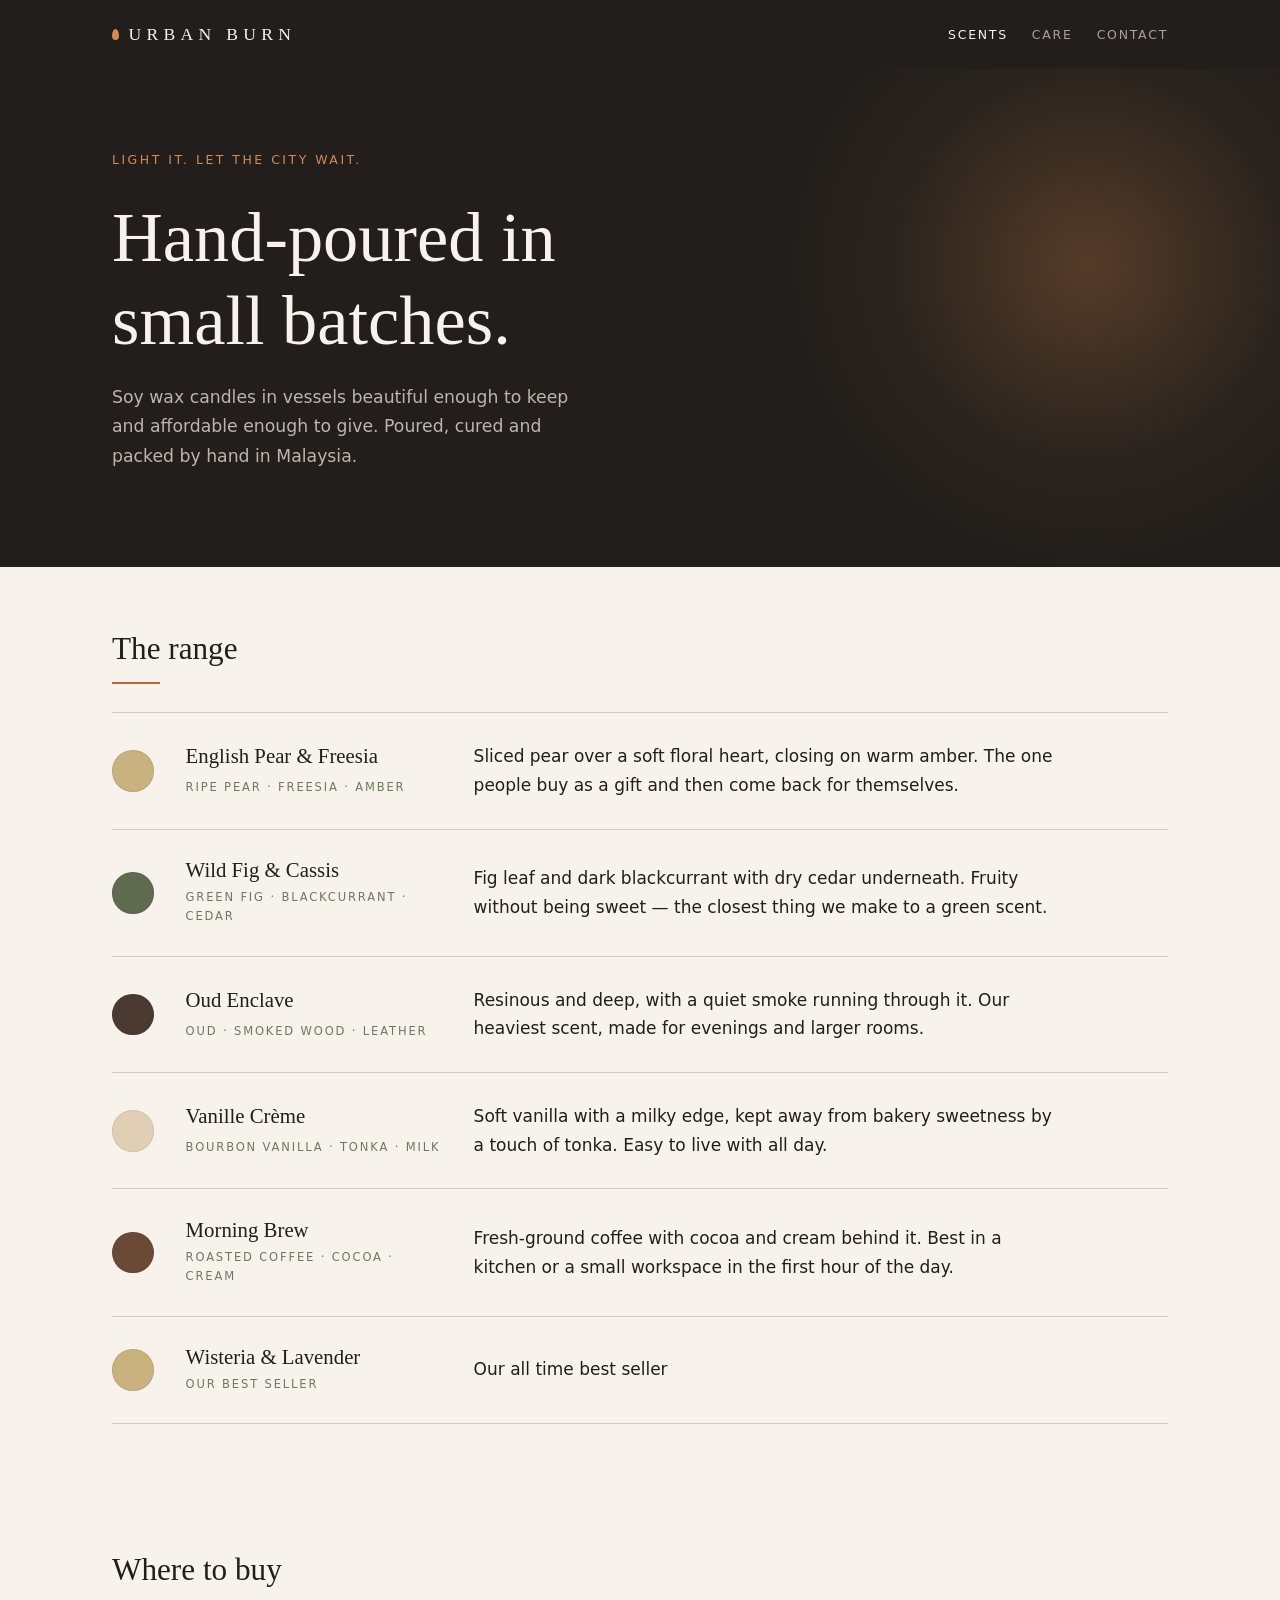
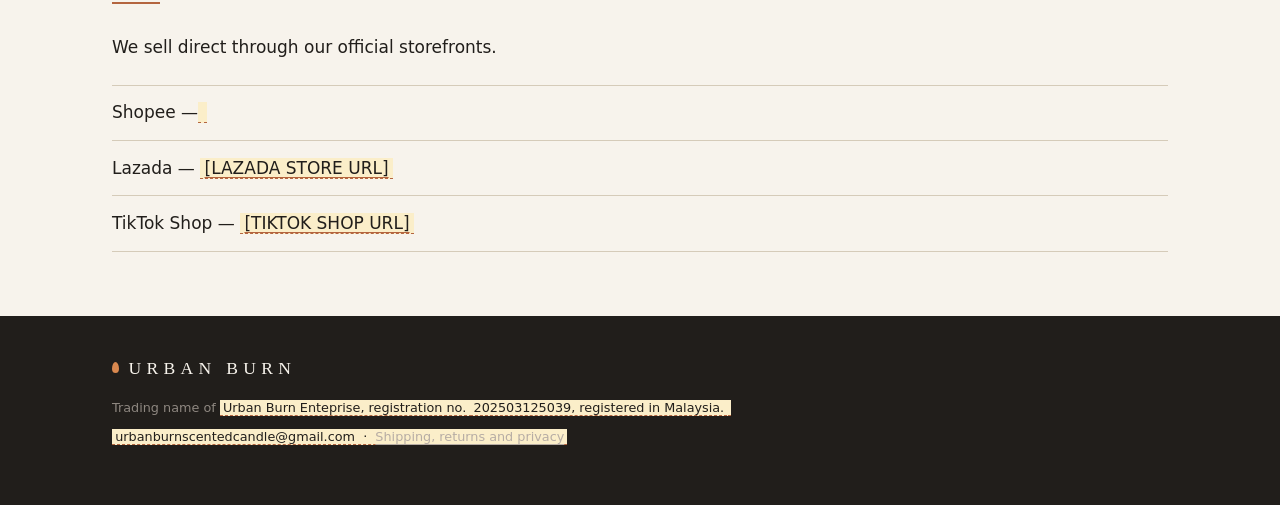
==== commit 730b0102: "Update index.html" ====
--- a/index.html
+++ b/index.html
@@ -159,7 +159,7 @@
       <h2>Where to buy<span class="rule"></span></h2>
       <p>We sell direct through our official storefronts.</p>
       <ul class="channels">
-        <li>Shopee — <a href="#"><span class="fill">https://shopee.com.my/shop/120804546</span></a></li>
+        <li>Shopee — <a href="https://shopee.com.my/shop/120804546"><span class="fill"Urban Burn Shopee</span></a></li>
         <li>Lazada — <a href="#"><span class="fill">[LAZADA STORE URL]</span></a></li>
         <li>TikTok Shop — <a href="#"><span class="fill">[TIKTOK SHOP URL]</span></a></li>
       </ul>
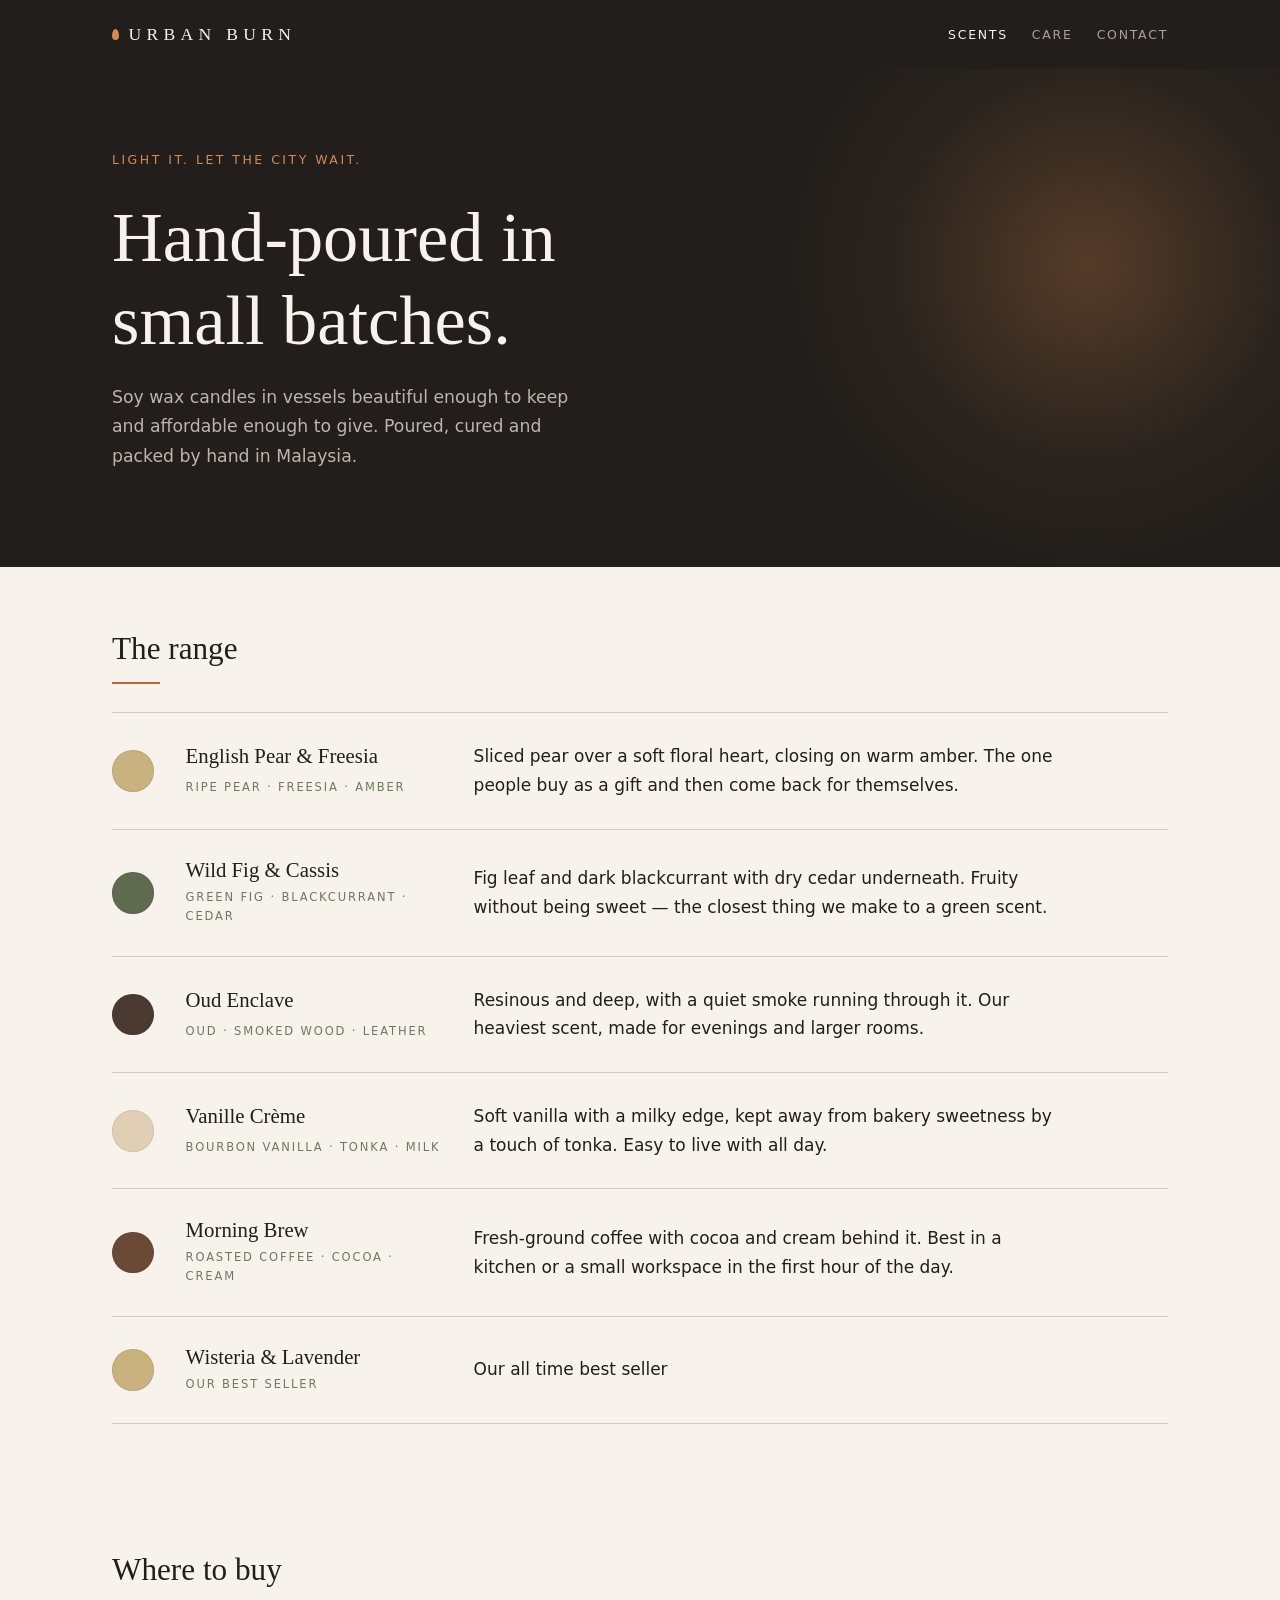
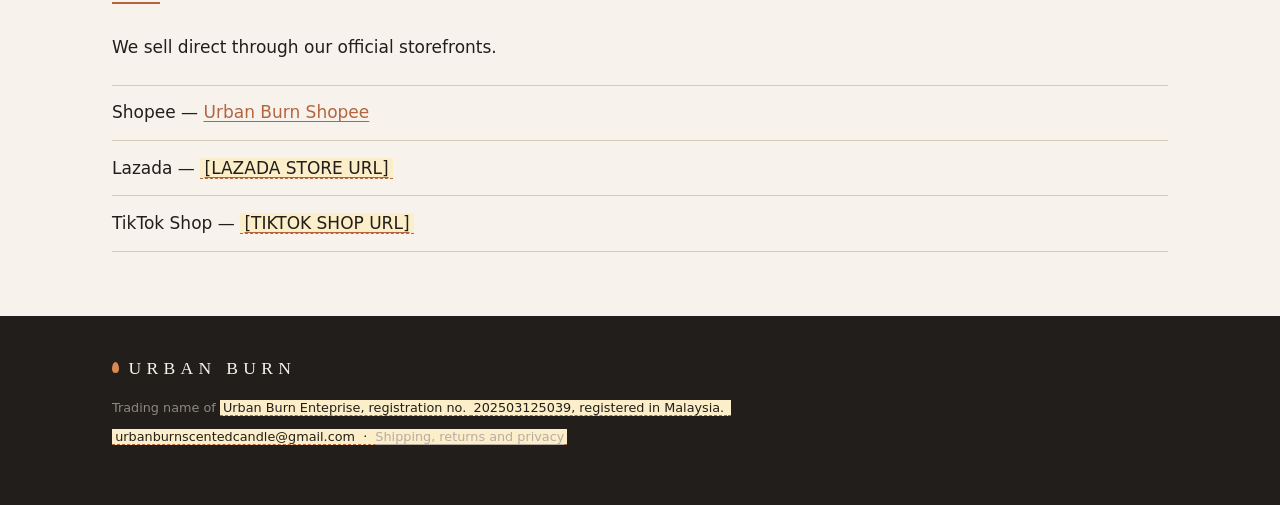
==== commit 07835f08: "Update index.html" ====
--- a/index.html
+++ b/index.html
@@ -159,7 +159,7 @@
       <h2>Where to buy<span class="rule"></span></h2>
       <p>We sell direct through our official storefronts.</p>
       <ul class="channels">
-        <li>Shopee — <a href="https://shopee.com.my/shop/120804546"><span class="fill"Urban Burn Shopee</span></a></li>
+        <li>Shopee — <a href="https://shopee.com.my/shop/120804546">Urban Burn Shopee</a></li>
         <li>Lazada — <a href="#"><span class="fill">[LAZADA STORE URL]</span></a></li>
         <li>TikTok Shop — <a href="#"><span class="fill">[TIKTOK SHOP URL]</span></a></li>
       </ul>
